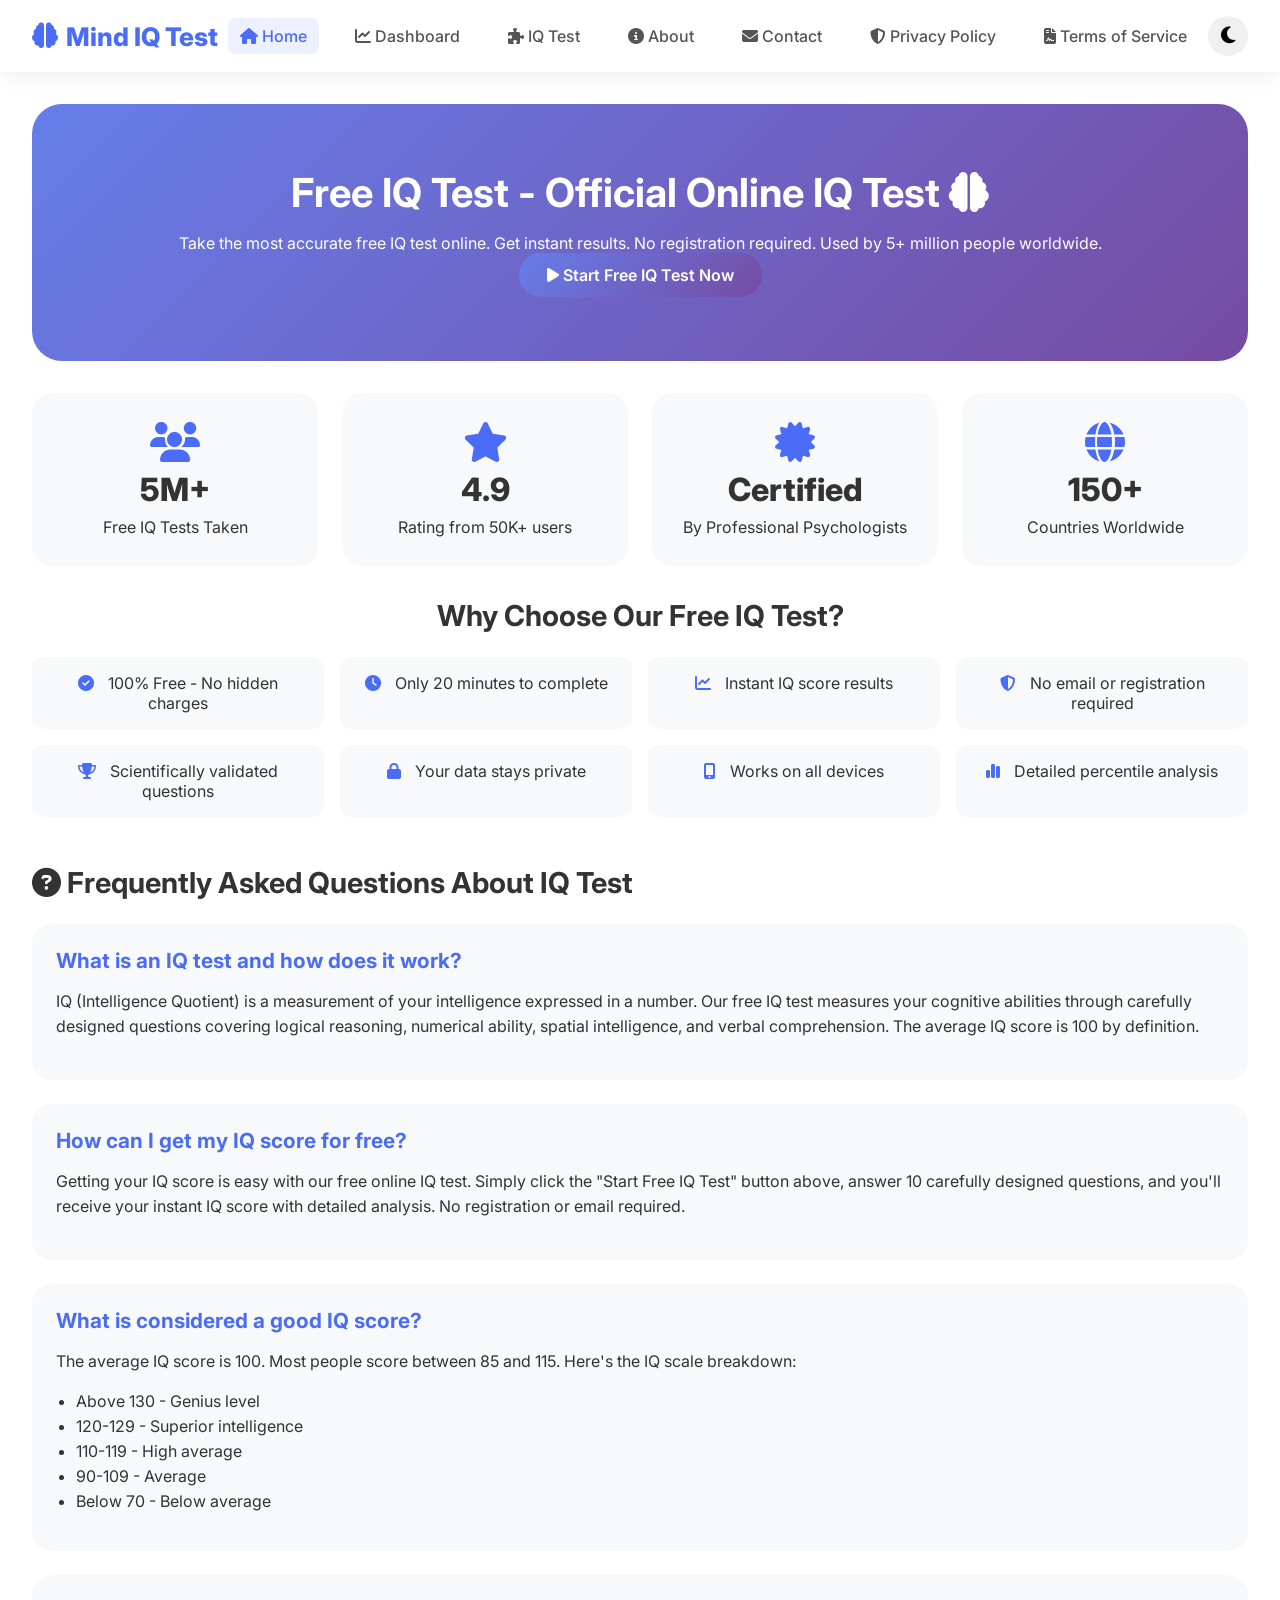
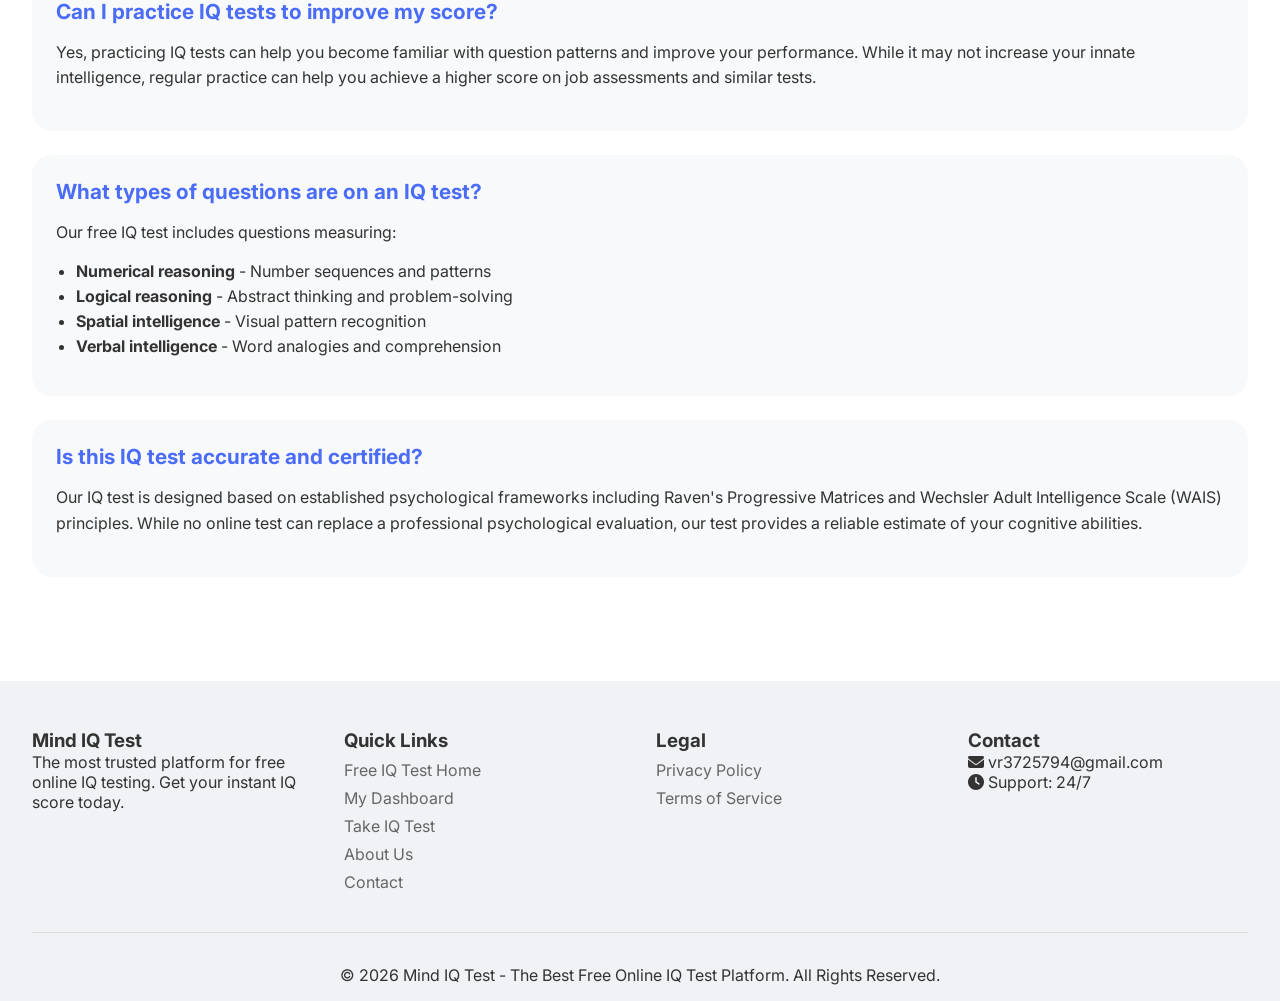
==== index.html @ 9528b29a "Update index.html" ====
<!DOCTYPE html>
<html lang="en">
<head>
    <meta charset="UTF-8">
    <meta name="viewport" content="width=device-width, initial-scale=1.0">
    <title>Free IQ Test - Official Online IQ Test | Instant Results | Mind IQ Test</title>
    <meta name="description" content="Take the official free IQ test online. Get instant accurate results with certified intelligence assessment. 5M+ users. No registration required. Start your real IQ test now!">
    <meta name="keywords" content="free IQ test, IQ test online, online IQ test, real IQ test, official IQ test, Mind IQ test, free online IQ test, instant IQ test, accurate IQ test, certified IQ test, brain IQ test, free IQ test with instant results, best free online IQ test, IQ test for adults free, adults IQ Test, IQ test no email required, intelligence quotient test free">
    <meta name="author" content="Mind IQ Test">
    <meta name="robots" content="index, follow">
    <meta name="googlebot" content="index, follow">
    <meta name="language" content="English">
    <meta name="revisit-after" content="7 days">
    
    <!-- Canonical URL -->
    <link rel="canonical" href="https://www.mindiqtest.com/">
    
    <!-- Open Graph / Social Media -->
    <meta property="og:title" content="Free IQ Test - Official Online IQ Test | Instant Results">
    <meta property="og:description" content="Take the official free IQ test online. Get instant accurate results. Certified intelligence assessment. Start now!">
    <meta property="og:type" content="website">
    <meta property="og:url" content="https://www.mindiqtest.com/">
    <meta property="og:image" content="https://www.mindiqtest.com/og-image.jpg">
    <meta property="og:site_name" content="Mind IQ Test">
    
    <!-- Twitter Card -->
    <meta name="twitter:card" content="summary_large_image">
    <meta name="twitter:title" content="Free IQ Test - Official Online IQ Test">
    <meta name="twitter:description" content="Get your IQ score instantly with our certified free IQ test.">
    
    <!-- Schema.org structured data for better Google ranking -->
    <script type="application/ld+json">
    {
        "@context": "https://schema.org",
        "@type": "WebSite",
        "name": "Mind IQ Test",
        "url": "https://www.mindiqtest.com",
        "description": "Free official IQ test online with instant results. Certified intelligence assessment for adults.",
        "potentialAction": {
            "@type": "SearchAction",
            "target": "https://www.mindiqtest.com/test.html"
        }
    }
    </script>
    
    <link rel="stylesheet" href="style.css">
    <link href="https://fonts.googleapis.com/css2?family=Inter:opsz,wght@300;400;500;600;700;800&display=swap" rel="stylesheet">
    <link rel="stylesheet" href="https://cdnjs.cloudflare.com/ajax/libs/font-awesome/6.5.1/css/all.min.css">
     <!-- Google tag (gtag.js) -->
<script async src="https://www.googletagmanager.com/gtag/js?id=G-QE6GRJ8LEH"></script>
<script>
  window.dataLayer = window.dataLayer || [];
  function gtag(){dataLayer.push(arguments);}
  gtag('js', new Date());

  gtag('config', 'G-QE6GRJ8LEH');
       </script>
</head>
<body>
    <nav class="navbar">
        <div class="nav-container">
            <div class="logo">
                <i class="fas fa-brain"></i>
                <span>Mind IQ Test</span>
            </div>
            
            <!-- Hamburger Menu Button -->
            <div class="hamburger" id="hamburger">
                <span></span>
                <span></span>
                <span></span>
            </div>

            <!-- Navigation Menu -->
            <div class="nav-menu" id="navMenu">
                <a href="index.html" class="active"><i class="fas fa-home"></i> Home</a>
                <a href="dashboard.html"><i class="fas fa-chart-line"></i> Dashboard</a>
                <a href="test.html"><i class="fas fa-puzzle-piece"></i> IQ Test</a>
                <a href="about.html"><i class="fas fa-info-circle"></i> About</a>
                <a href="contact.html"><i class="fas fa-envelope"></i> Contact</a>
                <a href="privacy-policy.html"><i class="fas fa-shield-alt"></i> Privacy Policy</a>
                <a href="terms-of-service.html"><i class="fas fa-file-contract"></i> Terms of Service</a>
            </div>

            <button class="theme-toggle" id="themeToggle" onclick="toggleTheme()">
                <i class="fas fa-moon"></i>
            </button>
        </div>
    </nav>

    <main class="main-container">
        <section class="hero-section">
            <h1>Free IQ Test - Official Online IQ Test <i class="fas fa-brain"></i></h1>
            <p>Take the most accurate free IQ test online. Get instant results. No registration required. Used by 5+ million people worldwide.</p>
            <a href="test.html" class="btn btn-primary"><i class="fas fa-play"></i> Start Free IQ Test Now</a>
        </section>

        <div class="stats-grid">
            <div class="stat-card">
                <i class="fas fa-users"></i>
                <div class="stat-number">5M+</div>
                <p>Free IQ Tests Taken</p>
            </div>
            <div class="stat-card">
                <i class="fas fa-star"></i>
                <div class="stat-number">4.9</div>
                <p>Rating from 50K+ users</p>
            </div>
            <div class="stat-card">
                <i class="fas fa-certificate"></i>
                <div class="stat-number">Certified</div>
                <p>By Professional Psychologists</p>
            </div>
            <div class="stat-card">
                <i class="fas fa-globe"></i>
                <div class="stat-number">150+</div>
                <p>Countries Worldwide</p>
            </div>
        </div>

        <!-- Why Choose Us Section -->
        <div class="why-us-section">
            <h2>Why Choose Our Free IQ Test?</h2>
            <div class="features-grid">
                <div class="feature"><i class="fas fa-check-circle"></i> 100% Free - No hidden charges</div>
                <div class="feature"><i class="fas fa-clock"></i> Only 20 minutes to complete</div>
                <div class="feature"><i class="fas fa-chart-line"></i> Instant IQ score results</div>
                <div class="feature"><i class="fas fa-shield-alt"></i> No email or registration required</div>
                <div class="feature"><i class="fas fa-trophy"></i> Scientifically validated questions</div>
                <div class="feature"><i class="fas fa-lock"></i> Your data stays private</div>
                <div class="feature"><i class="fas fa-mobile-alt"></i> Works on all devices</div>
                <div class="feature"><i class="fas fa-chart-simple"></i> Detailed percentile analysis</div>
            </div>
        </div>

        <!-- FAQ Section with Schema -->
        <div class="faq-section">
            <h2><i class="fas fa-question-circle"></i> Frequently Asked Questions About IQ Test</h2>
            
            <div class="faq-item">
                <h3>What is an IQ test and how does it work?</h3>
                <p>IQ (Intelligence Quotient) is a measurement of your intelligence expressed in a number. Our free IQ test measures your cognitive abilities through carefully designed questions covering logical reasoning, numerical ability, spatial intelligence, and verbal comprehension. The average IQ score is 100 by definition.</p>
            </div>

            <div class="faq-item">
                <h3>How can I get my IQ score for free?</h3>
                <p>Getting your IQ score is easy with our free online IQ test. Simply click the "Start Free IQ Test" button above, answer 10 carefully designed questions, and you'll receive your instant IQ score with detailed analysis. No registration or email required.</p>
            </div>

            <div class="faq-item">
                <h3>What is considered a good IQ score?</h3>
                <p>The average IQ score is 100. Most people score between 85 and 115. Here's the IQ scale breakdown:
                    <ul>
                        <li>Above 130 - Genius level</li>
                        <li>120-129 - Superior intelligence</li>
                        <li>110-119 - High average</li>
                        <li>90-109 - Average</li>
                        <li>Below 70 - Below average</li>
                    </ul>
                </p>
            </div>

            <div class="faq-item">
                <h3>Can I practice IQ tests to improve my score?</h3>
                <p>Yes, practicing IQ tests can help you become familiar with question patterns and improve your performance. While it may not increase your innate intelligence, regular practice can help you achieve a higher score on job assessments and similar tests.</p>
            </div>

            <div class="faq-item">
                <h3>What types of questions are on an IQ test?</h3>
                <p>Our free IQ test includes questions measuring:
                    <ul>
                        <li><strong>Numerical reasoning</strong> - Number sequences and patterns</li>
                        <li><strong>Logical reasoning</strong> - Abstract thinking and problem-solving</li>
                        <li><strong>Spatial intelligence</strong> - Visual pattern recognition</li>
                        <li><strong>Verbal intelligence</strong> - Word analogies and comprehension</li>
                    </ul>
                </p>
            </div>

            <div class="faq-item">
                <h3>Is this IQ test accurate and certified?</h3>
                <p>Our IQ test is designed based on established psychological frameworks including Raven's Progressive Matrices and Wechsler Adult Intelligence Scale (WAIS) principles. While no online test can replace a professional psychological evaluation, our test provides a reliable estimate of your cognitive abilities.</p>
            </div>
        </div>
    </main>

    <footer class="footer">
        <div class="footer-content">
            <div class="footer-section">
                <h3>Mind IQ Test</h3>
                <p>The most trusted platform for free online IQ testing. Get your instant IQ score today.</p>
            </div>
            <div class="footer-section">
                <h3>Quick Links</h3>
                <a href="index.html">Free IQ Test Home</a>
                <a href="dashboard.html">My Dashboard</a>
                <a href="test.html">Take IQ Test</a>
                <a href="about.html">About Us</a>
                <a href="contact.html">Contact</a>
            </div>
            <div class="footer-section">
                <h3>Legal</h3>
                <a href="privacy-policy.html">Privacy Policy</a>
                <a href="terms-of-service.html">Terms of Service</a>
            </div>
            <div class="footer-section">
                <h3>Contact</h3>
                <p><i class="fas fa-envelope"></i> vr3725794@gmail.com</p>
                <p><i class="fas fa-clock"></i> Support: 24/7</p>
            </div>
        </div>
        <div class="copyright">
            <p>&copy; 2026 Mind IQ Test - The Best Free Online IQ Test Platform. All Rights Reserved.</p>
        </div>
    </footer>

    <script src="script.js"></script>
</body>
</html>
---- style.css ----
* {
    margin: 0;
    padding: 0;
    box-sizing: border-box;
}

body {
    font-family: 'Inter', sans-serif;
    background: #ffffff;
    color: #333333;
    transition: all 0.3s ease;
}

/* Dark Theme */
body.dark-theme {
    background: #1a1a2e;
    color: #e0e0e0;
}

body.dark-theme .navbar,
body.dark-theme .footer {
    background: #0f0f1a;
}

body.dark-theme .stat-card,
body.dark-theme .dashboard-card,
body.dark-theme .about-card,
body.dark-theme .test-container,
body.dark-theme .question-card,
body.dark-theme .faq-item,
body.dark-theme .legal-container,
body.dark-theme .contact-container {
    background: #252540;
    color: white;
}

/* Navbar */
.navbar {
    background: #ffffff;
    box-shadow: 0 2px 20px rgba(0,0,0,0.08);
    position: sticky;
    top: 0;
    z-index: 1000;
}

.nav-container {
    max-width: 1400px;
    margin: 0 auto;
    padding: 1rem 2rem;
    display: flex;
    justify-content: space-between;
    align-items: center;
    flex-wrap: wrap;
}

.logo {
    font-size: 1.6rem;
    font-weight: 800;
    color: #4a6cf7;
    display: flex;
    align-items: center;
    gap: 8px;
}

/* Hamburger Menu */
.hamburger {
    display: none;
    flex-direction: column;
    cursor: pointer;
    gap: 5px;
}

.hamburger span {
    width: 25px;
    height: 3px;
    background: #333;
    transition: 0.3s;
}

body.dark-theme .hamburger span {
    background: white;
}

.nav-menu {
    display: flex;
    gap: 1.5rem;
    align-items: center;
    flex-wrap: wrap;
}

.nav-menu a {
    text-decoration: none;
    color: #555;
    font-weight: 500;
    transition: 0.3s;
    padding: 8px 12px;
    border-radius: 8px;
}

.nav-menu a:hover,
.nav-menu a.active {
    color: #4a6cf7;
    background: rgba(74,108,247,0.1);
}

.theme-toggle {
    background: #f0f0f0;
    border: none;
    width: 40px;
    height: 40px;
    border-radius: 50%;
    cursor: pointer;
    font-size: 1.2rem;
}

/* Mobile Responsive */
@media (max-width: 768px) {
    .hamburger {
        display: flex;
    }
    
    .nav-menu {
        display: none;
        width: 100%;
        flex-direction: column;
        padding: 1rem 0;
    }
    
    .nav-menu.show {
        display: flex;
    }
    
    .nav-container {
        flex-direction: row;
        flex-wrap: wrap;
    }
    
    .hero-section h1 {
        font-size: 1.8rem;
    }
}

/* Main Container */
.main-container {
    max-width: 1400px;
    margin: 0 auto;
    padding: 2rem;
    min-height: calc(100vh - 300px);
}

/* Hero Section */
.hero-section {
    background: linear-gradient(135deg, #667eea 0%, #764ba2 100%);
    border-radius: 30px;
    padding: 4rem 2rem;
    text-align: center;
    color: white;
    margin-bottom: 2rem;
}

.hero-section h1 {
    font-size: 2.5rem;
    margin-bottom: 1rem;
}

/* Buttons */
.btn {
    padding: 12px 28px;
    border: none;
    border-radius: 50px;
    font-weight: 600;
    cursor: pointer;
    transition: 0.3s;
    text-decoration: none;
    display: inline-block;
    font-size: 1rem;
}

.btn-primary {
    background: linear-gradient(135deg, #667eea, #764ba2);
    color: white;
}

.btn-primary:hover {
    transform: translateY(-3px);
    box-shadow: 0 10px 25px rgba(102,126,234,0.4);
}

/* Stats Grid */
.stats-grid {
    display: grid;
    grid-template-columns: repeat(auto-fit, minmax(250px, 1fr));
    gap: 1.5rem;
    margin-bottom: 2rem;
}

.stat-card {
    background: #f8f9fa;
    border-radius: 20px;
    padding: 1.8rem;
    text-align: center;
    transition: 0.3s;
}

.stat-card i {
    font-size: 2.5rem;
    color: #4a6cf7;
}

.stat-number {
    font-size: 2rem;
    font-weight: 800;
    margin: 0.5rem 0;
}

/* Why Us Section - Aapka diya hua code */
.why-us-section {
    margin: 2rem 0;
}

.why-us-section h2 {
    text-align: center;
    margin-bottom: 1.5rem;
    font-size: 1.8rem;
}

.features-grid {
    display: grid;
    grid-template-columns: repeat(auto-fit, minmax(250px, 1fr));
    gap: 1rem;
}

.feature {
    background: #f8f9fa;
    padding: 1rem;
    border-radius: 12px;
    text-align: center;
}

body.dark-theme .feature {
    background: #252540;
}

.feature i {
    color: #4a6cf7;
    margin-right: 10px;
}

/* FAQ Section */
.faq-section {
    margin-top: 3rem;
}

.faq-section h2 {
    margin-bottom: 1.5rem;
    font-size: 1.8rem;
}

.faq-item {
    background: #f8f9fa;
    border-radius: 20px;
    padding: 1.5rem;
    margin-bottom: 1.5rem;
}

.faq-item h3 {
    color: #4a6cf7;
    margin-bottom: 1rem;
    font-size: 1.3rem;
}

.faq-item p {
    margin-bottom: 1rem;
    line-height: 1.6;
}

/* FAQ ul and li - Aapka diya hua code */
.faq-item ul {
    margin: 10px 0 0 20px;
}

.faq-item li {
    margin: 5px 0;
}

/* Dashboard */
.dashboard-stats {
    display: grid;
    grid-template-columns: repeat(auto-fit, minmax(220px, 1fr));
    gap: 1.5rem;
    margin-bottom: 2rem;
}

.dashboard-card {
    background: #f8f9fa;
    border-radius: 20px;
    padding: 1.8rem;
    text-align: center;
}

.dashboard-value {
    font-size: 2.2rem;
    font-weight: 800;
    color: #4a6cf7;
}

.analysis-card,
.tips-card {
    background: #f8f9fa;
    border-radius: 20px;
    padding: 1.8rem;
    margin-bottom: 1.5rem;
}

/* Test Page */
.test-container {
    background: #f8f9fa;
    border-radius: 30px;
    padding: 2rem;
}

.progress-container {
    background: #e0e0e0;
    border-radius: 20px;
    height: 12px;
    margin: 1.5rem 0;
}

.progress-bar {
    background: linear-gradient(90deg, #667eea, #764ba2);
    border-radius: 20px;
    height: 100%;
    width: 0%;
    transition: width 0.3s;
}

.question-card {
    margin-top: 1.5rem;
}

.question-text {
    font-size: 1.3rem;
    font-weight: 500;
    margin: 1rem 0;
}

.options-grid {
    display: grid;
    grid-template-columns: repeat(auto-fit, minmax(200px, 1fr));
    gap: 1rem;
    margin: 1.5rem 0;
}

.option-btn {
    background: #e8e8e8;
    padding: 1rem;
    border-radius: 12px;
    text-align: center;
    cursor: pointer;
    transition: 0.3s;
}

.option-btn:hover,
.option-btn.selected {
    background: linear-gradient(135deg, #667eea, #764ba2);
    color: white;
}

.nav-buttons {
    display: flex;
    justify-content: space-between;
    margin-top: 1.5rem;
}

/* Popup */
.popup {
    display: none;
    position: fixed;
    top: 0;
    left: 0;
    width: 100%;
    height: 100%;
    background: rgba(0,0,0,0.7);
    z-index: 2000;
    justify-content: center;
    align-items: center;
}

.popup-content {
    background: white;
    padding: 2rem;
    border-radius: 30px;
    text-align: center;
    max-width: 400px;
}

body.dark-theme .popup-content {
    background: #2a2a3e;
    color: white;
}

/* About Page */
.about-container {
    margin-bottom: 2rem;
}

.about-card {
    background: #f8f9fa;
    border-radius: 20px;
    padding: 1.8rem;
    margin-bottom: 1.5rem;
}

.trust-badges {
    display: flex;
    flex-wrap: wrap;
    gap: 1rem;
    margin-top: 1rem;
}

.trust-badges span {
    background: rgba(74,108,247,0.1);
    padding: 8px 16px;
    border-radius: 50px;
}

/* Contact Page */
.contact-container {
    background: #f8f9fa;
    border-radius: 30px;
    padding: 2rem;
}

.contact-grid {
    display: grid;
    grid-template-columns: repeat(auto-fit, minmax(300px, 1fr));
    gap: 2rem;
    margin-top: 2rem;
}

.contact-info {
    padding: 1rem;
}

.contact-form input,
.contact-form textarea {
    width: 100%;
    padding: 1rem;
    margin: 0.5rem 0;
    border: 1px solid #ddd;
    border-radius: 12px;
    font-family: inherit;
}

.social-links {
    display: flex;
    gap: 1rem;
    margin-top: 1rem;
}

.social-links a {
    color: #4a6cf7;
    font-size: 1.5rem;
}

/* Legal Pages */
.legal-container {
    background: #f8f9fa;
    border-radius: 30px;
    padding: 2rem;
}

.legal-section {
    margin-bottom: 1.5rem;
}

.legal-section h2 {
    color: #4a6cf7;
    margin-bottom: 0.5rem;
    font-size: 1.3rem;
}

/* IQ Score Scale Table */
.iq-scale-table {
    width: 100%;
    border-collapse: collapse;
    margin: 1rem 0;
}

.iq-scale-table th,
.iq-scale-table td {
    padding: 12px;
    text-align: left;
    border-bottom: 1px solid #ddd;
}

.iq-scale-table th {
    background: #4a6cf7;
    color: white;
}

body.dark-theme .iq-scale-table td {
    border-bottom-color: #444;
}

/* Testimonials Section */
.testimonials-section {
    margin: 2rem 0;
}

.testimonials-grid {
    display: grid;
    grid-template-columns: repeat(auto-fit, minmax(280px, 1fr));
    gap: 1.5rem;
    margin-top: 1rem;
}

.testimonial-card {
    background: #f8f9fa;
    border-radius: 20px;
    padding: 1.5rem;
    text-align: center;
}

body.dark-theme .testimonial-card {
    background: #252540;
}

.testimonial-card i {
    font-size: 2rem;
    color: #4a6cf7;
    margin-bottom: 1rem;
}

.testimonial-card h4 {
    margin-top: 1rem;
    color: #4a6cf7;
}

/* Loading Spinner */
.spinner {
    display: inline-block;
    width: 40px;
    height: 40px;
    border: 3px solid #f3f3f3;
    border-top: 3px solid #4a6cf7;
    border-radius: 50%;
    animation: spin 1s linear infinite;
}

@keyframes spin {
    0% { transform: rotate(0deg); }
    100% { transform: rotate(360deg); }
}

/* Breadcrumb Navigation */
.breadcrumb {
    padding: 1rem 0;
    margin-bottom: 1rem;
}

.breadcrumb a {
    color: #4a6cf7;
    text-decoration: none;
}

.breadcrumb span {
    color: #666;
}

/* Back to Top Button */
.back-to-top {
    position: fixed;
    bottom: 30px;
    right: 30px;
    background: #4a6cf7;
    color: white;
    width: 50px;
    height: 50px;
    border-radius: 50%;
    display: flex;
    align-items: center;
    justify-content: center;
    cursor: pointer;
    opacity: 0;
    visibility: hidden;
    transition: 0.3s;
    z-index: 999;
}

.back-to-top.show {
    opacity: 1;
    visibility: visible;
}

.back-to-top:hover {
    background: #764ba2;
    transform: translateY(-3px);
}

/* Print Styles for Better SEO */
@media print {
    .navbar, .footer, .theme-toggle, .back-to-top {
        display: none;
    }
    body {
        background: white;
        color: black;
    }
}

/* Smooth Scroll */
html {
    scroll-behavior: smooth;
}

/* Focus Styles for Accessibility */
a:focus, button:focus, .option-btn:focus {
    outline: 2px solid #4a6cf7;
    outline-offset: 2px;
}

/* Footer */
.footer {
    background: #f0f2f5;
    padding: 3rem 2rem 1rem;
    margin-top: 3rem;
}

.footer-content {
    max-width: 1400px;
    margin: 0 auto;
    display: grid;
    grid-template-columns: repeat(auto-fit, minmax(250px, 1fr));
    gap: 2rem;
}

.footer-section a {
    display: block;
    color: #666;
    text-decoration: none;
    margin: 0.5rem 0;
}

.footer-section a:hover {
    color: #4a6cf7;
}

.copyright {
    text-align: center;
    padding-top: 2rem;
    margin-top: 2rem;
    border-top: 1px solid #ddd;
}

@media (max-width: 768px) {
    .main-container {
        padding: 1rem;
    }
    .hero-section {
        padding: 2rem 1rem;
    }
    .back-to-top {
        bottom: 20px;
        right: 20px;
        width: 40px;
        height: 40px;
    }
}
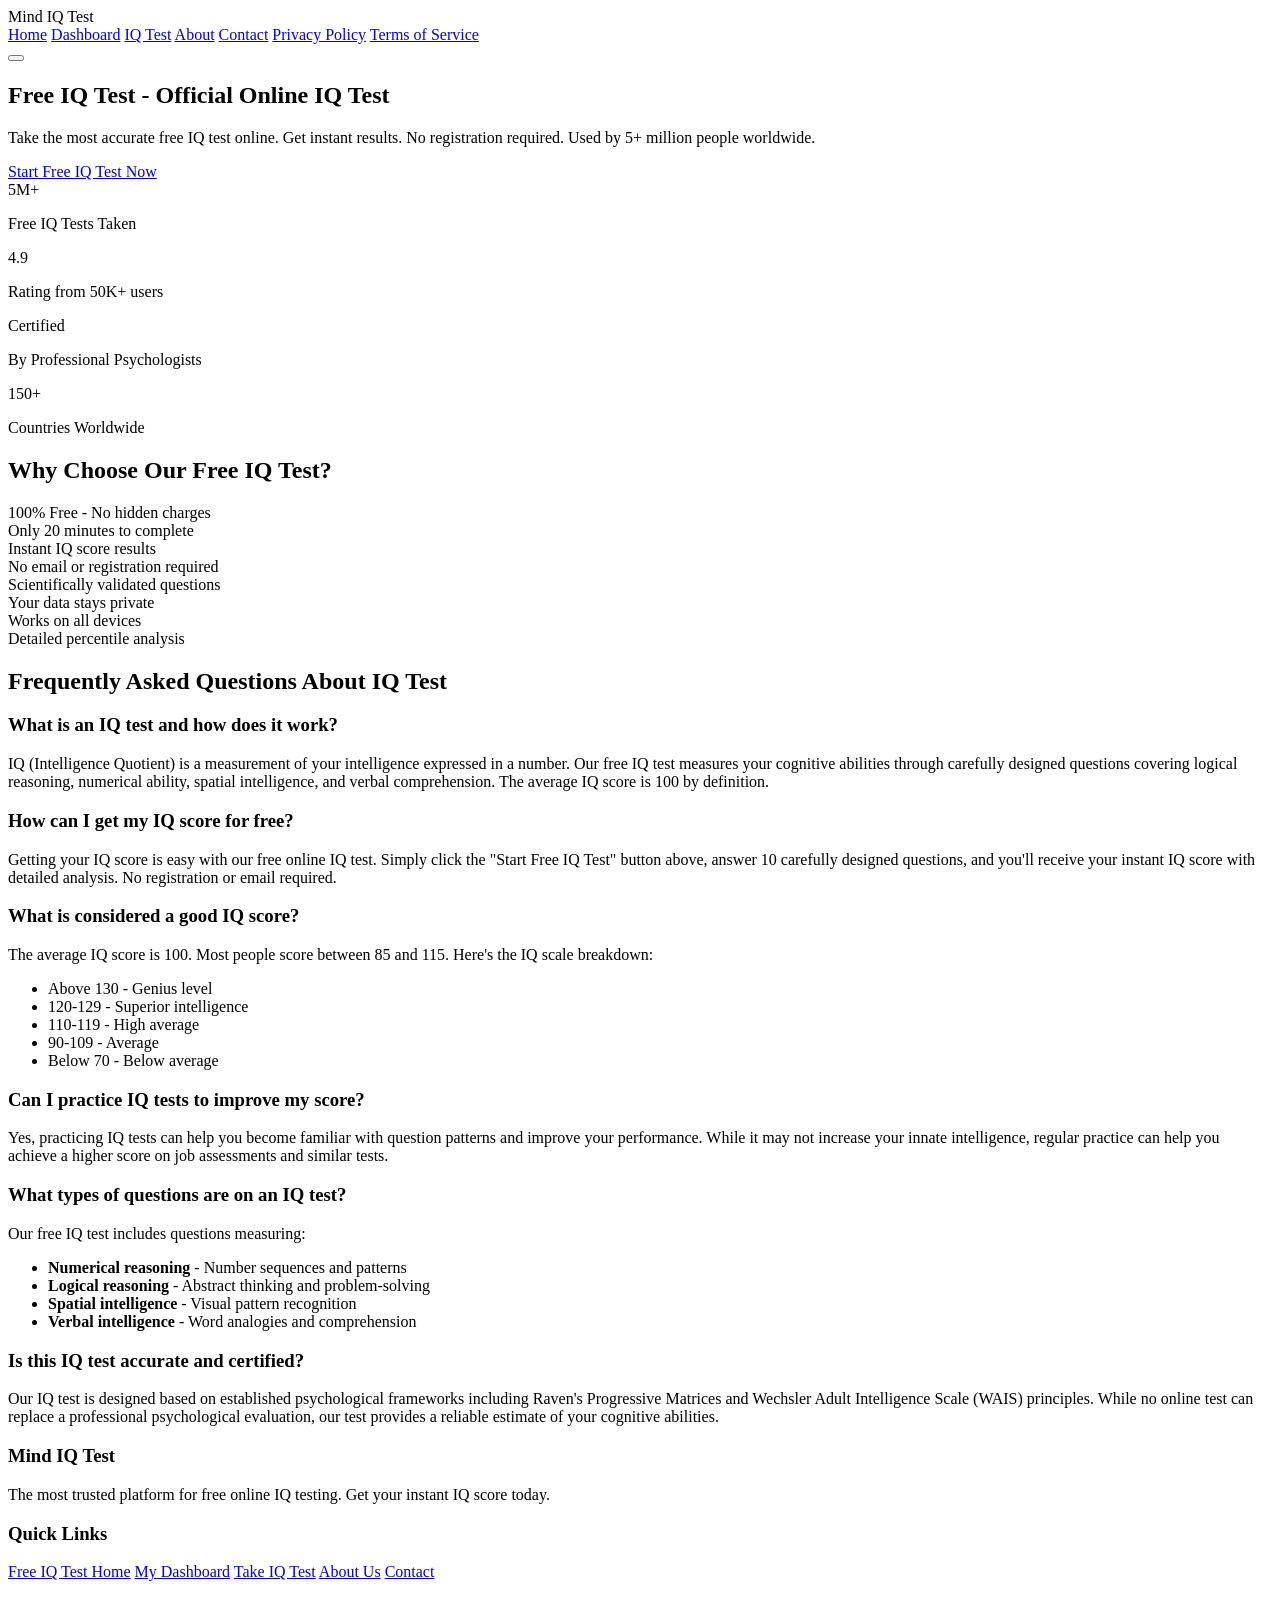
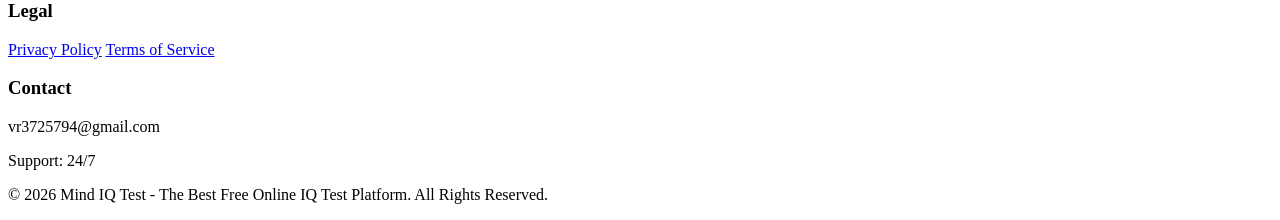
==== commit f631c592: "Rename indexx.html to index.html" ====
--- a/index.html
+++ b/index.html
@@ -28,7 +28,7 @@
     <meta name="twitter:title" content="Free IQ Test - Official Online IQ Test">
     <meta name="twitter:description" content="Get your IQ score instantly with our certified free IQ test.">
     
-    <!-- Schema.org structured data for better Google ranking -->
+    <!-- Schema.org structured data -->
     <script type="application/ld+json">
     {
         "@context": "https://schema.org",
@@ -42,19 +42,6 @@
         }
     }
     </script>
-    
-    <link rel="stylesheet" href="style.css">
-    <link href="https://fonts.googleapis.com/css2?family=Inter:opsz,wght@300;400;500;600;700;800&display=swap" rel="stylesheet">
-    <link rel="stylesheet" href="https://cdnjs.cloudflare.com/ajax/libs/font-awesome/6.5.1/css/all.min.css">
-     <!-- Google tag (gtag.js) -->
-<script async src="https://www.googletagmanager.com/gtag/js?id=G-QE6GRJ8LEH"></script>
-<script>
-  window.dataLayer = window.dataLayer || [];
-  function gtag(){dataLayer.push(arguments);}
-  gtag('js', new Date());
-
-  gtag('config', 'G-QE6GRJ8LEH');
-       </script>
 </head>
 <body>
     <nav class="navbar">
@@ -133,7 +120,7 @@
             </div>
         </div>
 
-        <!-- FAQ Section with Schema -->
+        <!-- FAQ Section -->
         <div class="faq-section">
             <h2><i class="fas fa-question-circle"></i> Frequently Asked Questions About IQ Test</h2>
             
@@ -214,6 +201,22 @@
         </div>
     </footer>
 
+    <!-- ========== POPCASH POPUNDER AD CODE ========== -->
+    <script type="text/javascript">
+        var uid = '502668';
+        var wid = '755032';
+        var pop_fback = 'up';
+        var pop_tag = document.createElement('script');
+        pop_tag.src = '//cdn.popcash.net/show.js';
+        document.body.appendChild(pop_tag);
+        pop_tag.onerror = function() {
+            pop_tag = document.createElement('script');
+            pop_tag.src = '//cdn2.popcash.net/show.js';
+            document.body.appendChild(pop_tag);
+        }
+    </script>
+    <!-- ========== POPCASH AD CODE END ========== -->
+
     <script src="script.js"></script>
 </body>
 </html>
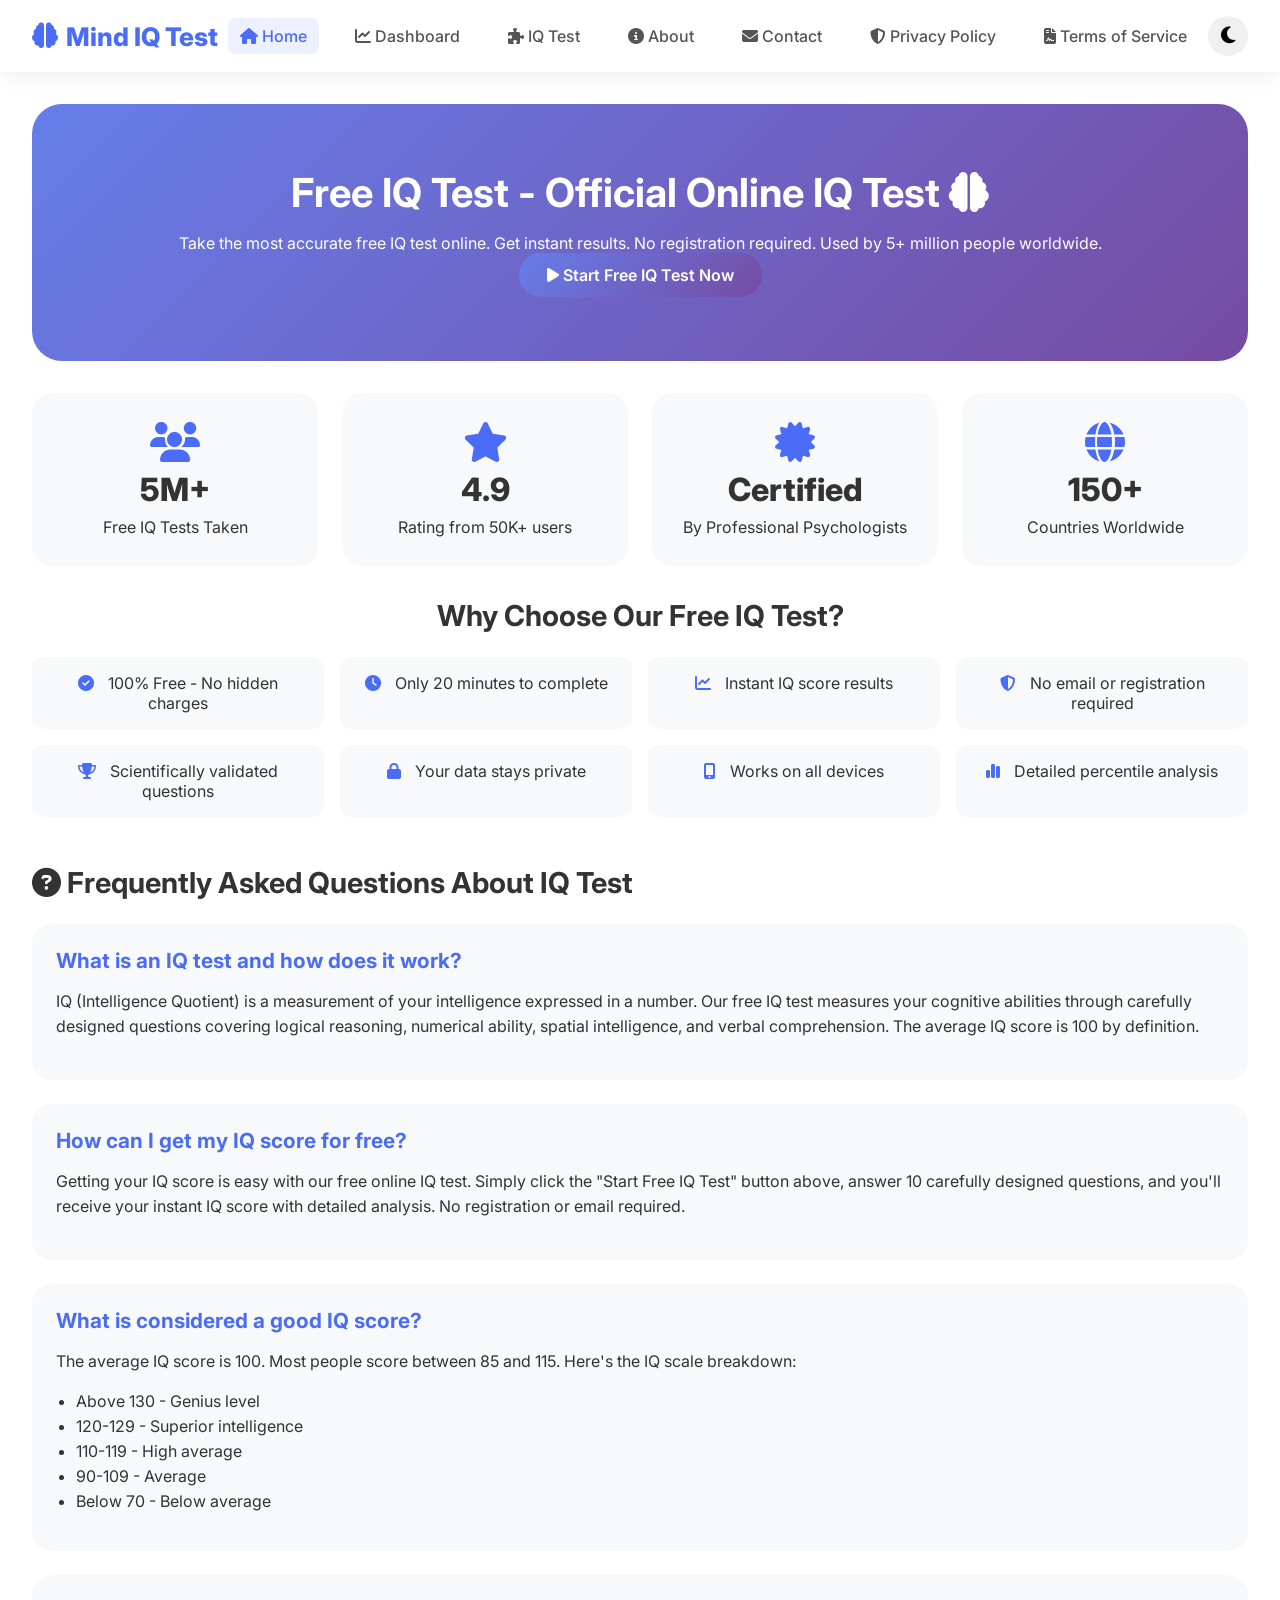
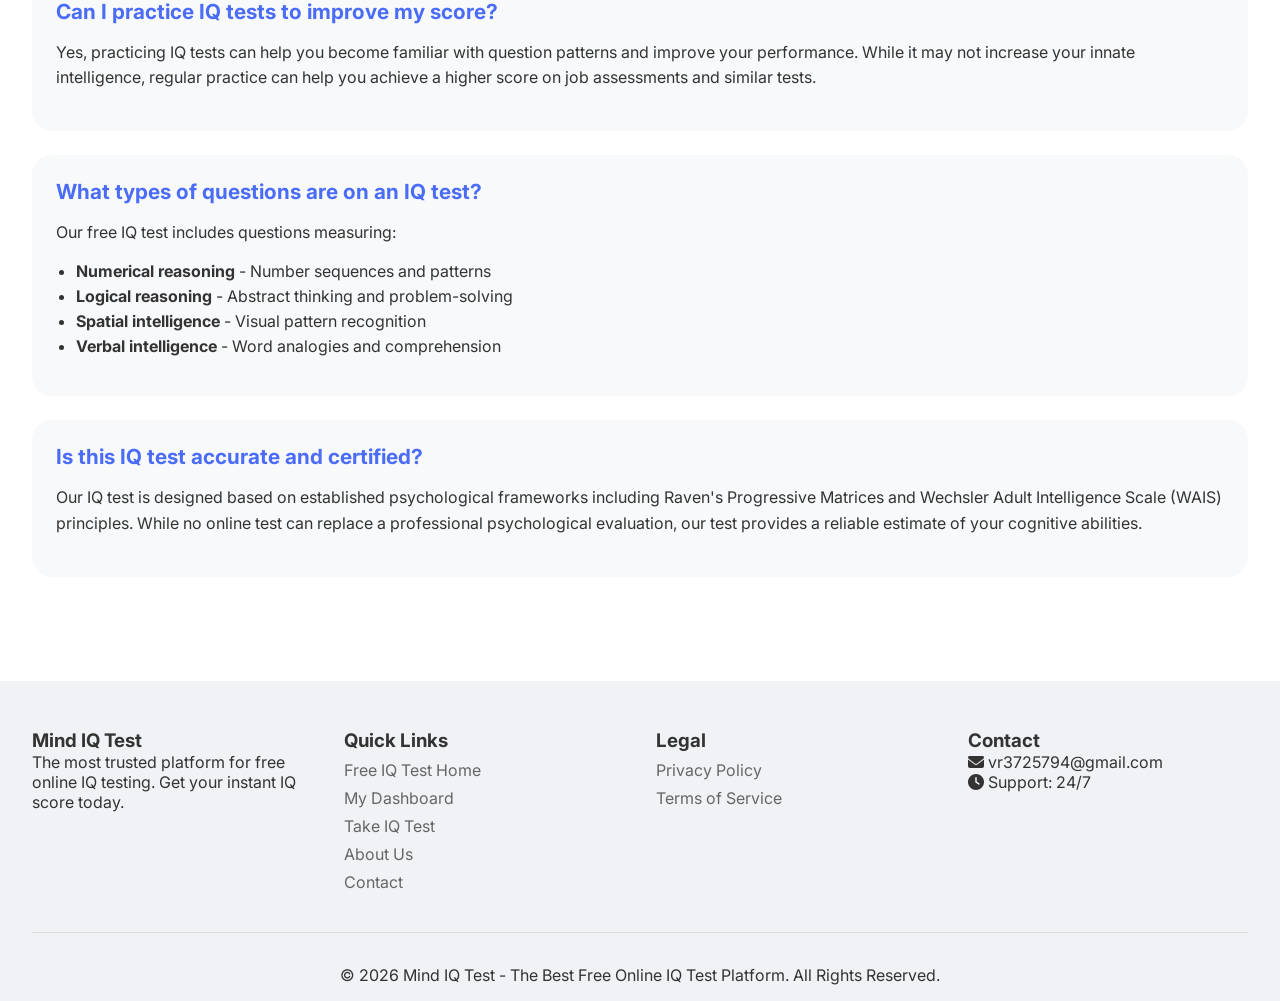
==== commit c54a7b5a: "Add files via upload" ====
--- a/index.html
+++ b/index.html
@@ -28,7 +28,7 @@
     <meta name="twitter:title" content="Free IQ Test - Official Online IQ Test">
     <meta name="twitter:description" content="Get your IQ score instantly with our certified free IQ test.">
     
-    <!-- Schema.org structured data -->
+    <!-- Schema.org structured data for better Google ranking -->
     <script type="application/ld+json">
     {
         "@context": "https://schema.org",
@@ -42,6 +42,24 @@
         }
     }
     </script>
+    
+    <!-- PopCash Popunder Ad Code - Added as requested -->
+    <script type="text/javascript">
+        var uid = '502668';
+        var wid = '755032';
+        var pop_tag = document.createElement('script');
+        pop_tag.src = '//cdn.popcash.net/show.js';
+        document.body.appendChild(pop_tag);
+        pop_tag.onerror = function() {
+            pop_tag = document.createElement('script');
+            pop_tag.src = '//cdn2.popcash.net/show.js';
+            document.body.appendChild(pop_tag);
+        };
+    </script>
+    
+    <link rel="stylesheet" href="style.css">
+    <link href="https://fonts.googleapis.com/css2?family=Inter:opsz,wght@300;400;500;600;700;800&display=swap" rel="stylesheet">
+    <link rel="stylesheet" href="https://cdnjs.cloudflare.com/ajax/libs/font-awesome/6.5.1/css/all.min.css">
 </head>
 <body>
     <nav class="navbar">
@@ -120,7 +138,7 @@
             </div>
         </div>
 
-        <!-- FAQ Section -->
+        <!-- FAQ Section with Schema -->
         <div class="faq-section">
             <h2><i class="fas fa-question-circle"></i> Frequently Asked Questions About IQ Test</h2>
             
@@ -201,22 +219,6 @@
         </div>
     </footer>
 
-    <!-- ========== POPCASH POPUNDER AD CODE ========== -->
-    <script type="text/javascript">
-        var uid = '502668';
-        var wid = '755032';
-        var pop_fback = 'up';
-        var pop_tag = document.createElement('script');
-        pop_tag.src = '//cdn.popcash.net/show.js';
-        document.body.appendChild(pop_tag);
-        pop_tag.onerror = function() {
-            pop_tag = document.createElement('script');
-            pop_tag.src = '//cdn2.popcash.net/show.js';
-            document.body.appendChild(pop_tag);
-        }
-    </script>
-    <!-- ========== POPCASH AD CODE END ========== -->
-
     <script src="script.js"></script>
 </body>
-</html>
+</html>
--- a/style.css
+++ b/style.css
@@ -0,0 +1,669 @@
+* {
+    margin: 0;
+    padding: 0;
+    box-sizing: border-box;
+}
+
+body {
+    font-family: 'Inter', sans-serif;
+    background: #ffffff;
+    color: #333333;
+    transition: all 0.3s ease;
+}
+
+/* Dark Theme */
+body.dark-theme {
+    background: #1a1a2e;
+    color: #e0e0e0;
+}
+
+body.dark-theme .navbar,
+body.dark-theme .footer {
+    background: #0f0f1a;
+}
+
+body.dark-theme .stat-card,
+body.dark-theme .dashboard-card,
+body.dark-theme .about-card,
+body.dark-theme .test-container,
+body.dark-theme .question-card,
+body.dark-theme .faq-item,
+body.dark-theme .legal-container,
+body.dark-theme .contact-container {
+    background: #252540;
+    color: white;
+}
+
+/* Navbar */
+.navbar {
+    background: #ffffff;
+    box-shadow: 0 2px 20px rgba(0,0,0,0.08);
+    position: sticky;
+    top: 0;
+    z-index: 1000;
+}
+
+.nav-container {
+    max-width: 1400px;
+    margin: 0 auto;
+    padding: 1rem 2rem;
+    display: flex;
+    justify-content: space-between;
+    align-items: center;
+    flex-wrap: wrap;
+}
+
+.logo {
+    font-size: 1.6rem;
+    font-weight: 800;
+    color: #4a6cf7;
+    display: flex;
+    align-items: center;
+    gap: 8px;
+}
+
+/* Hamburger Menu */
+.hamburger {
+    display: none;
+    flex-direction: column;
+    cursor: pointer;
+    gap: 5px;
+}
+
+.hamburger span {
+    width: 25px;
+    height: 3px;
+    background: #333;
+    transition: 0.3s;
+}
+
+body.dark-theme .hamburger span {
+    background: white;
+}
+
+.nav-menu {
+    display: flex;
+    gap: 1.5rem;
+    align-items: center;
+    flex-wrap: wrap;
+}
+
+.nav-menu a {
+    text-decoration: none;
+    color: #555;
+    font-weight: 500;
+    transition: 0.3s;
+    padding: 8px 12px;
+    border-radius: 8px;
+}
+
+.nav-menu a:hover,
+.nav-menu a.active {
+    color: #4a6cf7;
+    background: rgba(74,108,247,0.1);
+}
+
+.theme-toggle {
+    background: #f0f0f0;
+    border: none;
+    width: 40px;
+    height: 40px;
+    border-radius: 50%;
+    cursor: pointer;
+    font-size: 1.2rem;
+}
+
+/* Mobile Responsive */
+@media (max-width: 768px) {
+    .hamburger {
+        display: flex;
+    }
+    
+    .nav-menu {
+        display: none;
+        width: 100%;
+        flex-direction: column;
+        padding: 1rem 0;
+    }
+    
+    .nav-menu.show {
+        display: flex;
+    }
+    
+    .nav-container {
+        flex-direction: row;
+        flex-wrap: wrap;
+    }
+    
+    .hero-section h1 {
+        font-size: 1.8rem;
+    }
+}
+
+/* Main Container */
+.main-container {
+    max-width: 1400px;
+    margin: 0 auto;
+    padding: 2rem;
+    min-height: calc(100vh - 300px);
+}
+
+/* Hero Section */
+.hero-section {
+    background: linear-gradient(135deg, #667eea 0%, #764ba2 100%);
+    border-radius: 30px;
+    padding: 4rem 2rem;
+    text-align: center;
+    color: white;
+    margin-bottom: 2rem;
+}
+
+.hero-section h1 {
+    font-size: 2.5rem;
+    margin-bottom: 1rem;
+}
+
+/* Buttons */
+.btn {
+    padding: 12px 28px;
+    border: none;
+    border-radius: 50px;
+    font-weight: 600;
+    cursor: pointer;
+    transition: 0.3s;
+    text-decoration: none;
+    display: inline-block;
+    font-size: 1rem;
+}
+
+.btn-primary {
+    background: linear-gradient(135deg, #667eea, #764ba2);
+    color: white;
+}
+
+.btn-primary:hover {
+    transform: translateY(-3px);
+    box-shadow: 0 10px 25px rgba(102,126,234,0.4);
+}
+
+/* Stats Grid */
+.stats-grid {
+    display: grid;
+    grid-template-columns: repeat(auto-fit, minmax(250px, 1fr));
+    gap: 1.5rem;
+    margin-bottom: 2rem;
+}
+
+.stat-card {
+    background: #f8f9fa;
+    border-radius: 20px;
+    padding: 1.8rem;
+    text-align: center;
+    transition: 0.3s;
+}
+
+.stat-card i {
+    font-size: 2.5rem;
+    color: #4a6cf7;
+}
+
+.stat-number {
+    font-size: 2rem;
+    font-weight: 800;
+    margin: 0.5rem 0;
+}
+
+/* Why Us Section - Aapka diya hua code */
+.why-us-section {
+    margin: 2rem 0;
+}
+
+.why-us-section h2 {
+    text-align: center;
+    margin-bottom: 1.5rem;
+    font-size: 1.8rem;
+}
+
+.features-grid {
+    display: grid;
+    grid-template-columns: repeat(auto-fit, minmax(250px, 1fr));
+    gap: 1rem;
+}
+
+.feature {
+    background: #f8f9fa;
+    padding: 1rem;
+    border-radius: 12px;
+    text-align: center;
+}
+
+body.dark-theme .feature {
+    background: #252540;
+}
+
+.feature i {
+    color: #4a6cf7;
+    margin-right: 10px;
+}
+
+/* FAQ Section */
+.faq-section {
+    margin-top: 3rem;
+}
+
+.faq-section h2 {
+    margin-bottom: 1.5rem;
+    font-size: 1.8rem;
+}
+
+.faq-item {
+    background: #f8f9fa;
+    border-radius: 20px;
+    padding: 1.5rem;
+    margin-bottom: 1.5rem;
+}
+
+.faq-item h3 {
+    color: #4a6cf7;
+    margin-bottom: 1rem;
+    font-size: 1.3rem;
+}
+
+.faq-item p {
+    margin-bottom: 1rem;
+    line-height: 1.6;
+}
+
+/* FAQ ul and li - Aapka diya hua code */
+.faq-item ul {
+    margin: 10px 0 0 20px;
+}
+
+.faq-item li {
+    margin: 5px 0;
+}
+
+/* Dashboard */
+.dashboard-stats {
+    display: grid;
+    grid-template-columns: repeat(auto-fit, minmax(220px, 1fr));
+    gap: 1.5rem;
+    margin-bottom: 2rem;
+}
+
+.dashboard-card {
+    background: #f8f9fa;
+    border-radius: 20px;
+    padding: 1.8rem;
+    text-align: center;
+}
+
+.dashboard-value {
+    font-size: 2.2rem;
+    font-weight: 800;
+    color: #4a6cf7;
+}
+
+.analysis-card,
+.tips-card {
+    background: #f8f9fa;
+    border-radius: 20px;
+    padding: 1.8rem;
+    margin-bottom: 1.5rem;
+}
+
+/* Test Page */
+.test-container {
+    background: #f8f9fa;
+    border-radius: 30px;
+    padding: 2rem;
+}
+
+.progress-container {
+    background: #e0e0e0;
+    border-radius: 20px;
+    height: 12px;
+    margin: 1.5rem 0;
+}
+
+.progress-bar {
+    background: linear-gradient(90deg, #667eea, #764ba2);
+    border-radius: 20px;
+    height: 100%;
+    width: 0%;
+    transition: width 0.3s;
+}
+
+.question-card {
+    margin-top: 1.5rem;
+}
+
+.question-text {
+    font-size: 1.3rem;
+    font-weight: 500;
+    margin: 1rem 0;
+}
+
+.options-grid {
+    display: grid;
+    grid-template-columns: repeat(auto-fit, minmax(200px, 1fr));
+    gap: 1rem;
+    margin: 1.5rem 0;
+}
+
+.option-btn {
+    background: #e8e8e8;
+    padding: 1rem;
+    border-radius: 12px;
+    text-align: center;
+    cursor: pointer;
+    transition: 0.3s;
+}
+
+.option-btn:hover,
+.option-btn.selected {
+    background: linear-gradient(135deg, #667eea, #764ba2);
+    color: white;
+}
+
+.nav-buttons {
+    display: flex;
+    justify-content: space-between;
+    margin-top: 1.5rem;
+}
+
+/* Popup */
+.popup {
+    display: none;
+    position: fixed;
+    top: 0;
+    left: 0;
+    width: 100%;
+    height: 100%;
+    background: rgba(0,0,0,0.7);
+    z-index: 2000;
+    justify-content: center;
+    align-items: center;
+}
+
+.popup-content {
+    background: white;
+    padding: 2rem;
+    border-radius: 30px;
+    text-align: center;
+    max-width: 400px;
+}
+
+body.dark-theme .popup-content {
+    background: #2a2a3e;
+    color: white;
+}
+
+/* About Page */
+.about-container {
+    margin-bottom: 2rem;
+}
+
+.about-card {
+    background: #f8f9fa;
+    border-radius: 20px;
+    padding: 1.8rem;
+    margin-bottom: 1.5rem;
+}
+
+.trust-badges {
+    display: flex;
+    flex-wrap: wrap;
+    gap: 1rem;
+    margin-top: 1rem;
+}
+
+.trust-badges span {
+    background: rgba(74,108,247,0.1);
+    padding: 8px 16px;
+    border-radius: 50px;
+}
+
+/* Contact Page */
+.contact-container {
+    background: #f8f9fa;
+    border-radius: 30px;
+    padding: 2rem;
+}
+
+.contact-grid {
+    display: grid;
+    grid-template-columns: repeat(auto-fit, minmax(300px, 1fr));
+    gap: 2rem;
+    margin-top: 2rem;
+}
+
+.contact-info {
+    padding: 1rem;
+}
+
+.contact-form input,
+.contact-form textarea {
+    width: 100%;
+    padding: 1rem;
+    margin: 0.5rem 0;
+    border: 1px solid #ddd;
+    border-radius: 12px;
+    font-family: inherit;
+}
+
+.social-links {
+    display: flex;
+    gap: 1rem;
+    margin-top: 1rem;
+}
+
+.social-links a {
+    color: #4a6cf7;
+    font-size: 1.5rem;
+}
+
+/* Legal Pages */
+.legal-container {
+    background: #f8f9fa;
+    border-radius: 30px;
+    padding: 2rem;
+}
+
+.legal-section {
+    margin-bottom: 1.5rem;
+}
+
+.legal-section h2 {
+    color: #4a6cf7;
+    margin-bottom: 0.5rem;
+    font-size: 1.3rem;
+}
+
+/* IQ Score Scale Table */
+.iq-scale-table {
+    width: 100%;
+    border-collapse: collapse;
+    margin: 1rem 0;
+}
+
+.iq-scale-table th,
+.iq-scale-table td {
+    padding: 12px;
+    text-align: left;
+    border-bottom: 1px solid #ddd;
+}
+
+.iq-scale-table th {
+    background: #4a6cf7;
+    color: white;
+}
+
+body.dark-theme .iq-scale-table td {
+    border-bottom-color: #444;
+}
+
+/* Testimonials Section */
+.testimonials-section {
+    margin: 2rem 0;
+}
+
+.testimonials-grid {
+    display: grid;
+    grid-template-columns: repeat(auto-fit, minmax(280px, 1fr));
+    gap: 1.5rem;
+    margin-top: 1rem;
+}
+
+.testimonial-card {
+    background: #f8f9fa;
+    border-radius: 20px;
+    padding: 1.5rem;
+    text-align: center;
+}
+
+body.dark-theme .testimonial-card {
+    background: #252540;
+}
+
+.testimonial-card i {
+    font-size: 2rem;
+    color: #4a6cf7;
+    margin-bottom: 1rem;
+}
+
+.testimonial-card h4 {
+    margin-top: 1rem;
+    color: #4a6cf7;
+}
+
+/* Loading Spinner */
+.spinner {
+    display: inline-block;
+    width: 40px;
+    height: 40px;
+    border: 3px solid #f3f3f3;
+    border-top: 3px solid #4a6cf7;
+    border-radius: 50%;
+    animation: spin 1s linear infinite;
+}
+
+@keyframes spin {
+    0% { transform: rotate(0deg); }
+    100% { transform: rotate(360deg); }
+}
+
+/* Breadcrumb Navigation */
+.breadcrumb {
+    padding: 1rem 0;
+    margin-bottom: 1rem;
+}
+
+.breadcrumb a {
+    color: #4a6cf7;
+    text-decoration: none;
+}
+
+.breadcrumb span {
+    color: #666;
+}
+
+/* Back to Top Button */
+.back-to-top {
+    position: fixed;
+    bottom: 30px;
+    right: 30px;
+    background: #4a6cf7;
+    color: white;
+    width: 50px;
+    height: 50px;
+    border-radius: 50%;
+    display: flex;
+    align-items: center;
+    justify-content: center;
+    cursor: pointer;
+    opacity: 0;
+    visibility: hidden;
+    transition: 0.3s;
+    z-index: 999;
+}
+
+.back-to-top.show {
+    opacity: 1;
+    visibility: visible;
+}
+
+.back-to-top:hover {
+    background: #764ba2;
+    transform: translateY(-3px);
+}
+
+/* Print Styles for Better SEO */
+@media print {
+    .navbar, .footer, .theme-toggle, .back-to-top {
+        display: none;
+    }
+    body {
+        background: white;
+        color: black;
+    }
+}
+
+/* Smooth Scroll */
+html {
+    scroll-behavior: smooth;
+}
+
+/* Focus Styles for Accessibility */
+a:focus, button:focus, .option-btn:focus {
+    outline: 2px solid #4a6cf7;
+    outline-offset: 2px;
+}
+
+/* Footer */
+.footer {
+    background: #f0f2f5;
+    padding: 3rem 2rem 1rem;
+    margin-top: 3rem;
+}
+
+.footer-content {
+    max-width: 1400px;
+    margin: 0 auto;
+    display: grid;
+    grid-template-columns: repeat(auto-fit, minmax(250px, 1fr));
+    gap: 2rem;
+}
+
+.footer-section a {
+    display: block;
+    color: #666;
+    text-decoration: none;
+    margin: 0.5rem 0;
+}
+
+.footer-section a:hover {
+    color: #4a6cf7;
+}
+
+.copyright {
+    text-align: center;
+    padding-top: 2rem;
+    margin-top: 2rem;
+    border-top: 1px solid #ddd;
+}
+
+@media (max-width: 768px) {
+    .main-container {
+        padding: 1rem;
+    }
+    .hero-section {
+        padding: 2rem 1rem;
+    }
+    .back-to-top {
+        bottom: 20px;
+        right: 20px;
+        width: 40px;
+        height: 40px;
+    }
+}
